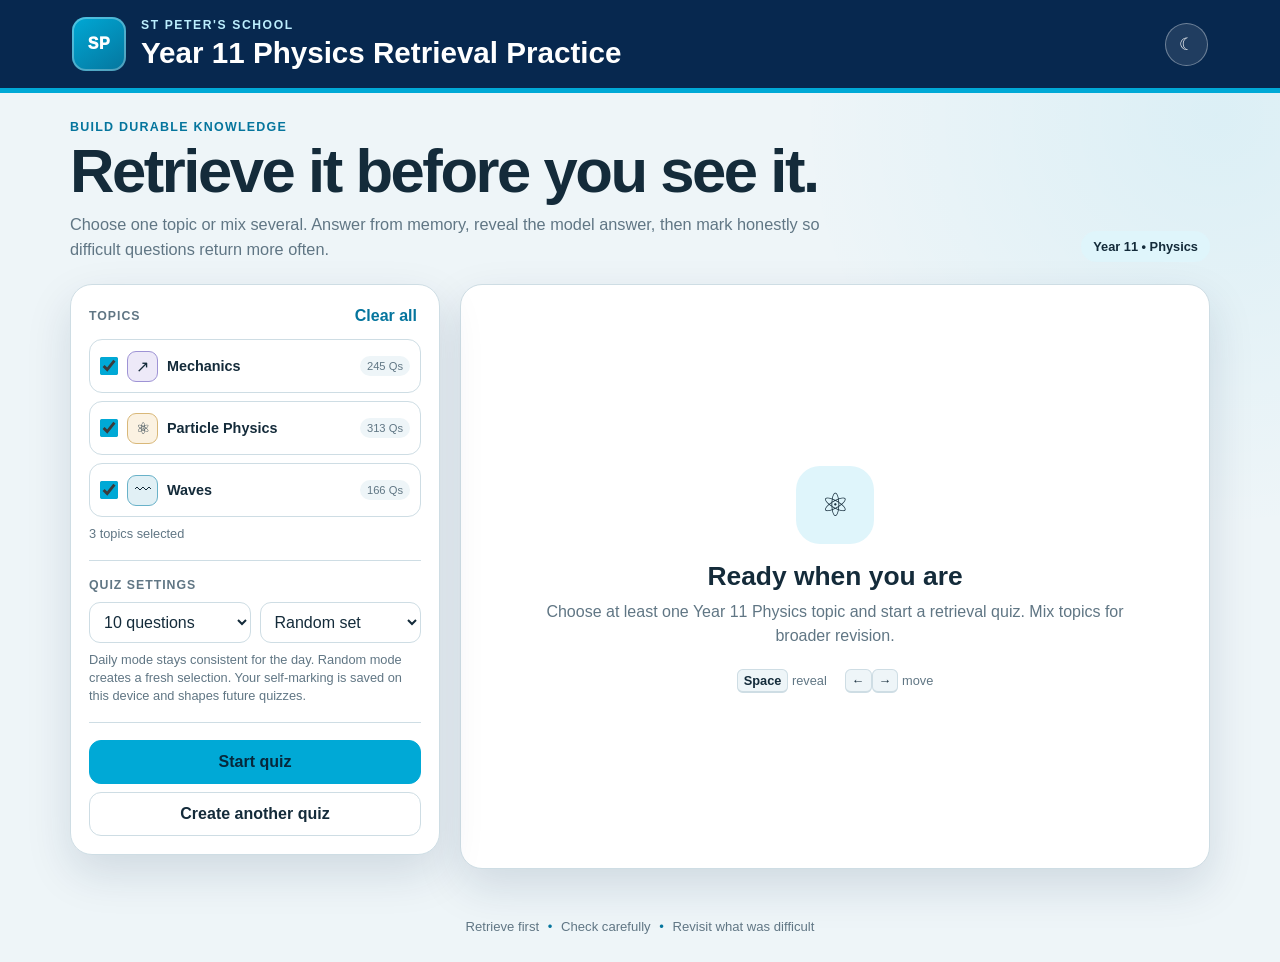
==== index.html @ 324509d3 "Add files via upload" ====
<!doctype html>
<html lang="en">
  <head>
    <meta charset="UTF-8" />
    <meta name="viewport" content="width=device-width, initial-scale=1.0" />
    <meta
      name="description"
      content="Year 11 Physics retrieval practice for St Peter's School."
    />
    <meta name="theme-color" content="#07284f" />
    <title>Year 11 Physics Retrieval Practice</title>
    <link rel="stylesheet" href="./styles.css" />
    <script src="./questions.js" defer></script>
    <script src="./app.js" defer></script>
  </head>
  <body>
    <header class="site-header">
      <div class="header-inner">
        <div class="school-badge" aria-hidden="true">SP</div>
        <div class="brand">
          <p class="school-name">St Peter's School</p>
          <h1>Year 11 Physics Retrieval Practice</h1>
        </div>
        <button class="theme-toggle" id="theme-toggle" type="button" aria-label="Use dark theme">
          <span aria-hidden="true">☾</span>
        </button>
      </div>
    </header>

    <main>
      <section class="hero" aria-labelledby="hero-heading">
        <div>
          <p class="eyebrow">Build durable knowledge</p>
          <h2 id="hero-heading">Retrieve it before you see it.</h2>
          <p class="hero-copy">
            Choose one topic or mix several. Answer from memory, reveal the model answer,
            then mark honestly so difficult questions return more often.
          </p>
        </div>
        <span class="course-pill">Year 11 • Physics</span>
      </section>

      <div class="app-layout">
        <aside class="control-panel" aria-label="Quiz controls">
          <section class="control-block">
            <div class="label-row">
              <h3>Topics</h3>
              <button class="text-button" id="select-toggle" type="button">Clear all</button>
            </div>
            <div class="topic-list" id="topic-list"></div>
            <p class="selection-note" id="selection-note"></p>
          </section>

          <section class="control-block">
            <h3>Quiz settings</h3>
            <div class="select-grid">
              <label>
                <span class="sr-only">Number of questions</span>
                <select id="question-count">
                  <option value="5">5 questions</option>
                  <option value="10" selected>10 questions</option>
                  <option value="15">15 questions</option>
                  <option value="20">20 questions</option>
                  <option value="30">30 questions</option>
                  <option value="50">50 questions</option>
                </select>
              </label>
              <label>
                <span class="sr-only">Quiz selection mode</span>
                <select id="selection-mode">
                  <option value="random">Random set</option>
                  <option value="daily">Daily set</option>
                </select>
              </label>
            </div>
            <p class="settings-note">
              Daily mode stays consistent for the day. Random mode creates a fresh selection.
              Your self-marking is saved on this device and shapes future quizzes.
            </p>
          </section>

          <section class="control-block action-block">
            <button class="primary-button" id="start-button" type="button">Start quiz</button>
            <button class="secondary-button" id="another-button" type="button">Create another quiz</button>
          </section>
        </aside>

        <section class="quiz-card" id="quiz-card" aria-live="polite"></section>
      </div>
    </main>

    <footer>
      Retrieve first <span>•</span> Check carefully <span>•</span> Revisit what was difficult
    </footer>
  </body>
</html>
---- styles.css ----
:root {
  --navy: #07284f;
  --cyan: #00a9d6;
  --cyan-deep: #05759d;
  --sky: #dff5fb;
  --background: #eef5f8;
  --card: #ffffff;
  --ink: #142b3a;
  --muted: #607684;
  --line: #cedde4;
  --answer: #eff9f5;
  --good: #16734b;
  --review: #a45412;
  --shadow: 0 18px 45px rgba(7, 40, 79, 0.13);
}

:root[data-theme="dark"] {
  --navy: #8bdcf0;
  --cyan: #53cbed;
  --cyan-deep: #66d4f1;
  --sky: #183846;
  --background: #0f202a;
  --card: #172d38;
  --ink: #eef8fb;
  --muted: #aac0c9;
  --line: #36505c;
  --answer: #1d3d36;
  --good: #71d6a5;
  --review: #ffc17d;
  --shadow: 0 18px 45px rgba(0, 0, 0, 0.28);
}

* {
  box-sizing: border-box;
}

html {
  scroll-behavior: smooth;
}

body {
  min-height: 100vh;
  margin: 0;
  color: var(--ink);
  background:
    radial-gradient(circle at 95% 12%, rgba(0, 169, 214, 0.08), transparent 26rem),
    var(--background);
  font-family: Inter, "Segoe UI", Arial, sans-serif;
}

button,
select,
input {
  font: inherit;
}

button {
  touch-action: manipulation;
}

button:focus-visible,
select:focus-visible,
input:focus-visible,
[tabindex="-1"]:focus-visible {
  outline: 3px solid var(--cyan);
  outline-offset: 3px;
}

.site-header {
  color: #ffffff;
  background: #07284f;
  border-bottom: 5px solid var(--cyan);
}

.header-inner {
  display: flex;
  align-items: center;
  gap: 15px;
  max-width: 1180px;
  margin: 0 auto;
  padding: 17px 22px;
}

.school-badge {
  display: grid;
  flex: 0 0 54px;
  width: 54px;
  height: 54px;
  place-items: center;
  border-radius: 14px;
  background: linear-gradient(145deg, #00a9d6, #05759d);
  box-shadow: inset 0 0 0 2px rgba(255, 255, 255, 0.3);
  font-weight: 950;
  letter-spacing: 0.04em;
}

.brand {
  flex: 1;
}

.school-name {
  margin: 0;
  color: #bceefe;
  font-size: 0.76rem;
  font-weight: 850;
  letter-spacing: 0.13em;
  text-transform: uppercase;
}

.brand h1 {
  margin: 4px 0 0;
  font-size: clamp(1.12rem, 2.4vw, 1.85rem);
  line-height: 1.15;
}

.theme-toggle {
  display: grid;
  width: 43px;
  height: 43px;
  place-items: center;
  color: #ffffff;
  background: rgba(255, 255, 255, 0.1);
  border: 1px solid rgba(255, 255, 255, 0.35);
  border-radius: 50%;
  cursor: pointer;
  font-size: 1.05rem;
}

.theme-toggle:hover {
  background: rgba(255, 255, 255, 0.18);
}

main {
  max-width: 1180px;
  margin: 0 auto;
  padding: 27px 20px 48px;
}

.hero {
  display: flex;
  align-items: flex-end;
  justify-content: space-between;
  gap: 22px;
  margin-bottom: 22px;
}

.eyebrow {
  margin: 0;
  color: var(--cyan-deep);
  font-size: 0.78rem;
  font-weight: 900;
  letter-spacing: 0.1em;
  text-transform: uppercase;
}

.hero h2 {
  max-width: 780px;
  margin: 6px 0 9px;
  font-size: clamp(2rem, 5vw, 3.85rem);
  line-height: 1.02;
  letter-spacing: -0.04em;
}

.hero-copy {
  max-width: 750px;
  margin: 0;
  color: var(--muted);
  font-size: 1.02rem;
  line-height: 1.55;
}

.course-pill {
  padding: 8px 12px;
  color: var(--ink);
  background: var(--sky);
  border-radius: 999px;
  font-size: 0.8rem;
  font-weight: 850;
  white-space: nowrap;
}

.app-layout {
  display: grid;
  grid-template-columns: minmax(300px, 370px) 1fr;
  align-items: start;
  gap: 20px;
}

.control-panel,
.quiz-card {
  background: var(--card);
  border: 1px solid var(--line);
  border-radius: 22px;
  box-shadow: var(--shadow);
}

.control-panel {
  position: sticky;
  top: 18px;
  padding: 18px;
}

.control-block {
  margin-bottom: 17px;
  padding-bottom: 17px;
  border-bottom: 1px solid var(--line);
}

.control-block:last-child {
  margin: 0;
  padding: 0;
  border: 0;
}

.label-row {
  display: flex;
  align-items: center;
  justify-content: space-between;
  gap: 12px;
  margin-bottom: 10px;
}

.control-block h3 {
  margin: 0 0 10px;
  color: var(--muted);
  font-size: 0.77rem;
  font-weight: 900;
  letter-spacing: 0.08em;
  text-transform: uppercase;
}

.label-row h3 {
  margin: 0;
}

.text-button {
  padding: 4px;
  color: var(--cyan-deep);
  background: transparent;
  border: 0;
  cursor: pointer;
  font-weight: 850;
}

.topic-list {
  display: grid;
  gap: 8px;
}

.topic-option {
  display: grid;
  grid-template-columns: auto auto 1fr auto;
  align-items: center;
  gap: 9px;
  min-height: 54px;
  padding: 9px 10px;
  border: 1px solid var(--line);
  border-radius: 13px;
  cursor: pointer;
  transition: transform 0.15s, background 0.15s;
}

.topic-option:hover {
  background: var(--sky);
  transform: translateY(-1px);
}

.topic-option input {
  width: 18px;
  height: 18px;
  margin: 0;
  accent-color: var(--cyan);
}

.topic-icon {
  display: grid;
  width: 31px;
  height: 31px;
  place-items: center;
  border: 1px solid color-mix(in srgb, var(--topic) 55%, var(--line));
  border-radius: 9px;
  background: color-mix(in srgb, var(--topic) 13%, var(--card));
  font-size: 1rem;
}

.topic-name {
  font-size: 0.9rem;
  font-weight: 800;
  line-height: 1.18;
}

.question-total {
  padding: 4px 7px;
  color: var(--muted);
  background: var(--background);
  border-radius: 999px;
  font-size: 0.7rem;
  white-space: nowrap;
}

.selection-note,
.settings-note {
  margin: 8px 0 0;
  color: var(--muted);
  font-size: 0.8rem;
  line-height: 1.4;
}

.select-grid {
  display: grid;
  grid-template-columns: 1fr 1fr;
  gap: 9px;
}

select {
  width: 100%;
  padding: 10px;
  color: var(--ink);
  background: var(--card);
  border: 1px solid var(--line);
  border-radius: 11px;
}

.primary-button,
.secondary-button {
  width: 100%;
  padding: 12px 14px;
  border-radius: 12px;
  cursor: pointer;
  font-weight: 900;
  transition: filter 0.15s, transform 0.15s;
}

.primary-button {
  color: #06283b;
  background: var(--cyan);
  border: 1px solid var(--cyan);
}

.secondary-button {
  margin-top: 8px;
  color: var(--ink);
  background: var(--card);
  border: 1px solid var(--line);
}

.primary-button:hover:not(:disabled),
.secondary-button:hover:not(:disabled) {
  filter: brightness(1.02);
  transform: translateY(-1px);
}

button:disabled {
  opacity: 0.4;
  cursor: not-allowed;
}

.quiz-card {
  display: flex;
  min-height: 585px;
  flex-direction: column;
  padding: clamp(22px, 4vw, 42px);
}

.empty-state,
.summary-state {
  width: 100%;
  max-width: 610px;
  margin: auto;
  text-align: center;
}

.empty-icon {
  display: grid;
  width: 78px;
  height: 78px;
  margin: 0 auto 17px;
  place-items: center;
  background: var(--sky);
  border-radius: 24px;
  font-size: 2rem;
}

.empty-state h3,
.summary-state h3 {
  margin: 0 0 8px;
  font-size: 1.65rem;
}

.empty-state p,
.summary-state > p {
  margin: 0 auto;
  color: var(--muted);
  line-height: 1.55;
}

.shortcut-row {
  display: flex;
  justify-content: center;
  gap: 18px;
  margin-top: 24px;
  color: var(--muted);
  font-size: 0.8rem;
}

kbd {
  min-width: 25px;
  padding: 3px 6px;
  color: var(--ink);
  background: var(--background);
  border: 1px solid var(--line);
  border-bottom-width: 2px;
  border-radius: 6px;
  font-family: inherit;
  font-weight: 800;
}

.quiz-content {
  display: flex;
  min-height: 500px;
  flex-direction: column;
}

.quiz-meta {
  display: flex;
  justify-content: space-between;
  gap: 12px;
  color: var(--muted);
  font-size: 0.88rem;
}

.progress-track {
  height: 8px;
  margin: 14px 0 24px;
  overflow: hidden;
  background: var(--sky);
  border-radius: 999px;
}

.progress-track span {
  display: block;
  height: 100%;
  border-radius: inherit;
  background: linear-gradient(90deg, var(--cyan), #22c4b5);
  transition: width 0.2s;
}

.topic-tag {
  align-self: flex-start;
  margin-bottom: 17px;
  padding: 6px 10px;
  background: color-mix(in srgb, var(--topic) 12%, var(--card));
  border: 1px solid color-mix(in srgb, var(--topic) 45%, var(--line));
  border-radius: 999px;
  font-size: 0.79rem;
  font-weight: 900;
}

.quiz-content h3 {
  margin: 0 0 24px;
  font-size: clamp(1.45rem, 3.3vw, 2.5rem);
  line-height: 1.22;
  letter-spacing: -0.025em;
}

.reveal-button {
  align-self: flex-start;
  padding: 10px 16px;
  color: var(--cyan-deep);
  background: transparent;
  border: 1px solid var(--cyan);
  border-radius: 11px;
  cursor: pointer;
  font-weight: 900;
}

.answer-box {
  margin-bottom: 14px;
  padding: 18px;
  background: var(--answer);
  border: 1px solid var(--line);
  border-radius: 15px;
  font-size: 1.06rem;
  line-height: 1.55;
  animation: answer-in 0.18s ease-out;
}

@keyframes answer-in {
  from {
    opacity: 0;
    transform: translateY(5px);
  }
}

.answer-box strong {
  display: block;
  margin-bottom: 5px;
  color: var(--good);
}

.answer-box p {
  margin: 0;
}

.self-check {
  display: grid;
  grid-template-columns: 1fr 1fr;
  gap: 10px;
}

.self-check button {
  padding: 10px;
  color: var(--ink);
  background: var(--card);
  border: 1px solid var(--line);
  border-radius: 11px;
  cursor: pointer;
  font-weight: 850;
}

.self-check .secure.active {
  color: var(--good);
  background: var(--answer);
  border-color: var(--good);
}

.self-check .review.active {
  color: var(--review);
  background: var(--sky);
  border-color: var(--review);
}

.quiz-navigation {
  display: flex;
  justify-content: space-between;
  gap: 10px;
  margin-top: auto;
  padding-top: 28px;
}

.quiz-navigation button {
  padding: 10px 14px;
  color: var(--ink);
  background: var(--card);
  border: 1px solid var(--line);
  border-radius: 11px;
  cursor: pointer;
  font-weight: 850;
}

.quiz-navigation .finish-button {
  color: #06283b;
  background: var(--cyan);
  border-color: var(--cyan);
}

.score-ring {
  display: flex;
  width: 116px;
  height: 116px;
  margin: 0 auto 18px;
  flex-direction: column;
  align-items: center;
  justify-content: center;
  border: 8px solid var(--sky);
  border-top-color: var(--cyan);
  border-radius: 50%;
}

.score-ring strong {
  color: var(--cyan-deep);
  font-size: 2.6rem;
  line-height: 0.9;
}

.score-ring span {
  margin-top: 6px;
  color: var(--muted);
  font-size: 0.8rem;
}

.review-list {
  display: grid;
  gap: 9px;
  max-height: 250px;
  margin: 20px 0;
  padding-right: 4px;
  overflow: auto;
  text-align: left;
}

.review-list article {
  padding: 11px;
  border: 1px solid var(--line);
  border-radius: 12px;
}

.review-list strong,
.review-list span {
  display: block;
}

.review-list strong {
  margin-bottom: 4px;
  font-size: 0.92rem;
}

.review-list span {
  color: var(--muted);
  font-size: 0.87rem;
  line-height: 1.4;
}

.summary-actions {
  display: grid;
  grid-template-columns: 1fr 1fr;
  gap: 10px;
}

.summary-actions .secondary-button {
  margin: 0;
}

footer {
  padding: 2px 12px 28px;
  color: var(--muted);
  font-size: 0.82rem;
  text-align: center;
}

footer span {
  margin: 0 5px;
  color: var(--cyan-deep);
}

.sr-only {
  position: absolute;
  width: 1px;
  height: 1px;
  padding: 0;
  margin: -1px;
  overflow: hidden;
  clip: rect(0, 0, 0, 0);
  white-space: nowrap;
  border: 0;
}

@media (max-width: 820px) {
  .app-layout {
    grid-template-columns: 1fr;
  }

  .control-panel {
    position: relative;
    top: auto;
  }

  .hero {
    flex-direction: column;
    align-items: flex-start;
  }

  .quiz-card {
    min-height: 520px;
  }
}

@media (max-width: 520px) {
  .header-inner {
    padding: 13px 12px;
  }

  .school-badge {
    width: 45px;
    height: 45px;
    flex-basis: 45px;
    border-radius: 11px;
  }

  main {
    padding: 20px 11px 34px;
  }

  .control-panel,
  .quiz-card {
    border-radius: 16px;
  }

  .quiz-card {
    padding: 21px 15px;
  }

  .quiz-meta {
    flex-direction: column;
    align-items: flex-start;
    gap: 4px;
  }

  .select-grid,
  .self-check,
  .summary-actions {
    grid-template-columns: 1fr;
  }

  .shortcut-row {
    flex-direction: column;
    align-items: center;
    gap: 10px;
  }

  .quiz-navigation button {
    padding: 9px 10px;
    font-size: 0.88rem;
  }
}
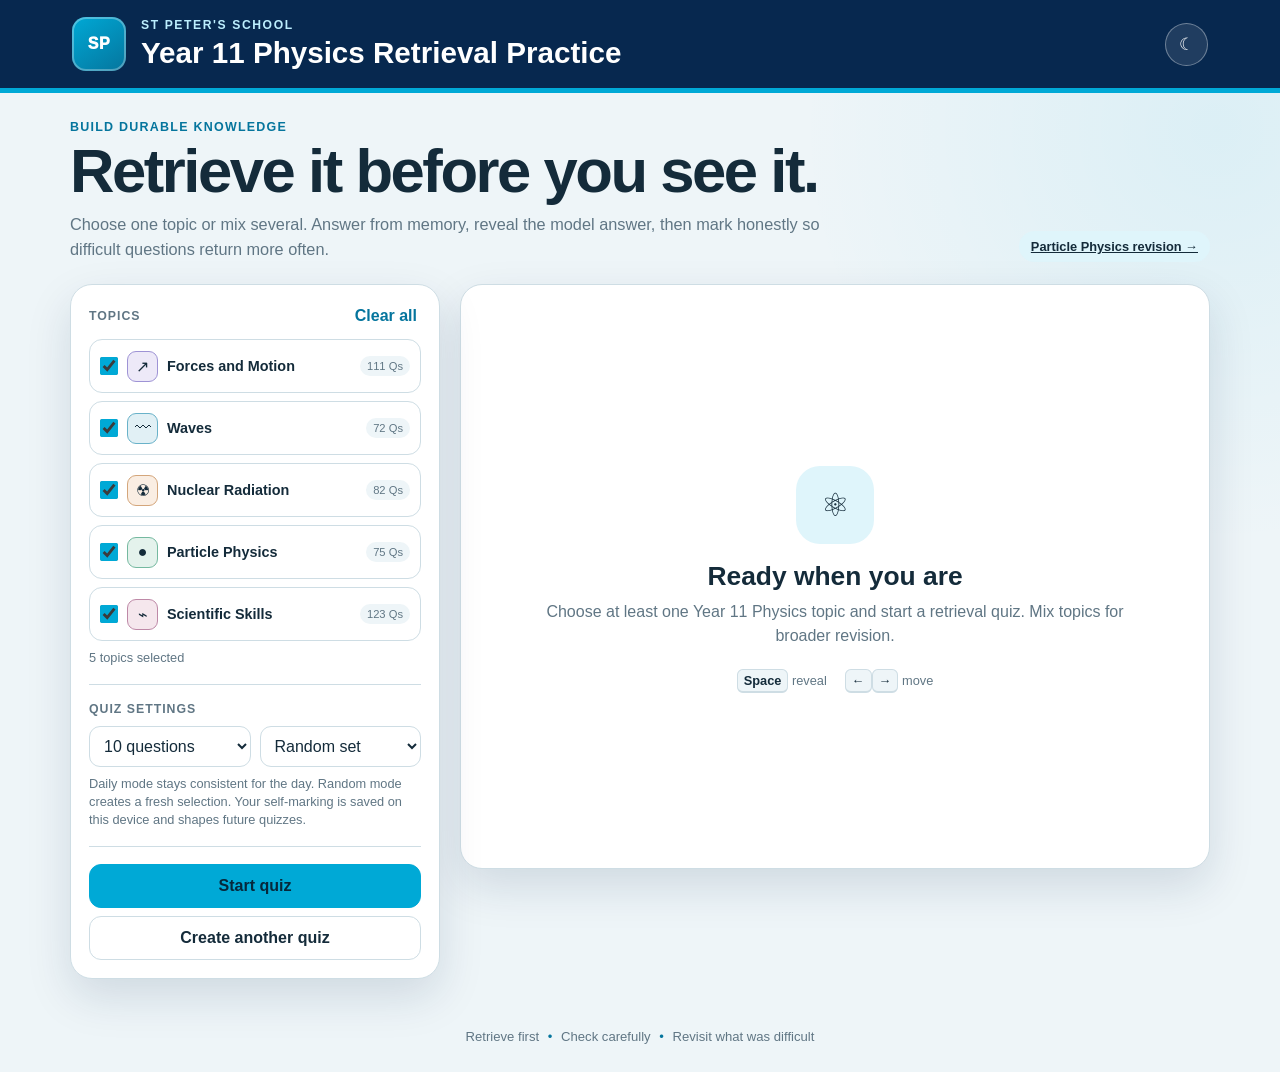
==== commit 6b1b6d40: "Link Particle Physics revision from homepage" ====
--- a/index.html
+++ b/index.html
@@ -37,7 +37,7 @@
             then mark honestly so difficult questions return more often.
           </p>
         </div>
-        <span class="course-pill">Year 11 • Physics</span>
+        <a class="course-pill" href="./particle-physics-revision/">Particle Physics revision →</a>
       </section>
 
       <div class="app-layout">
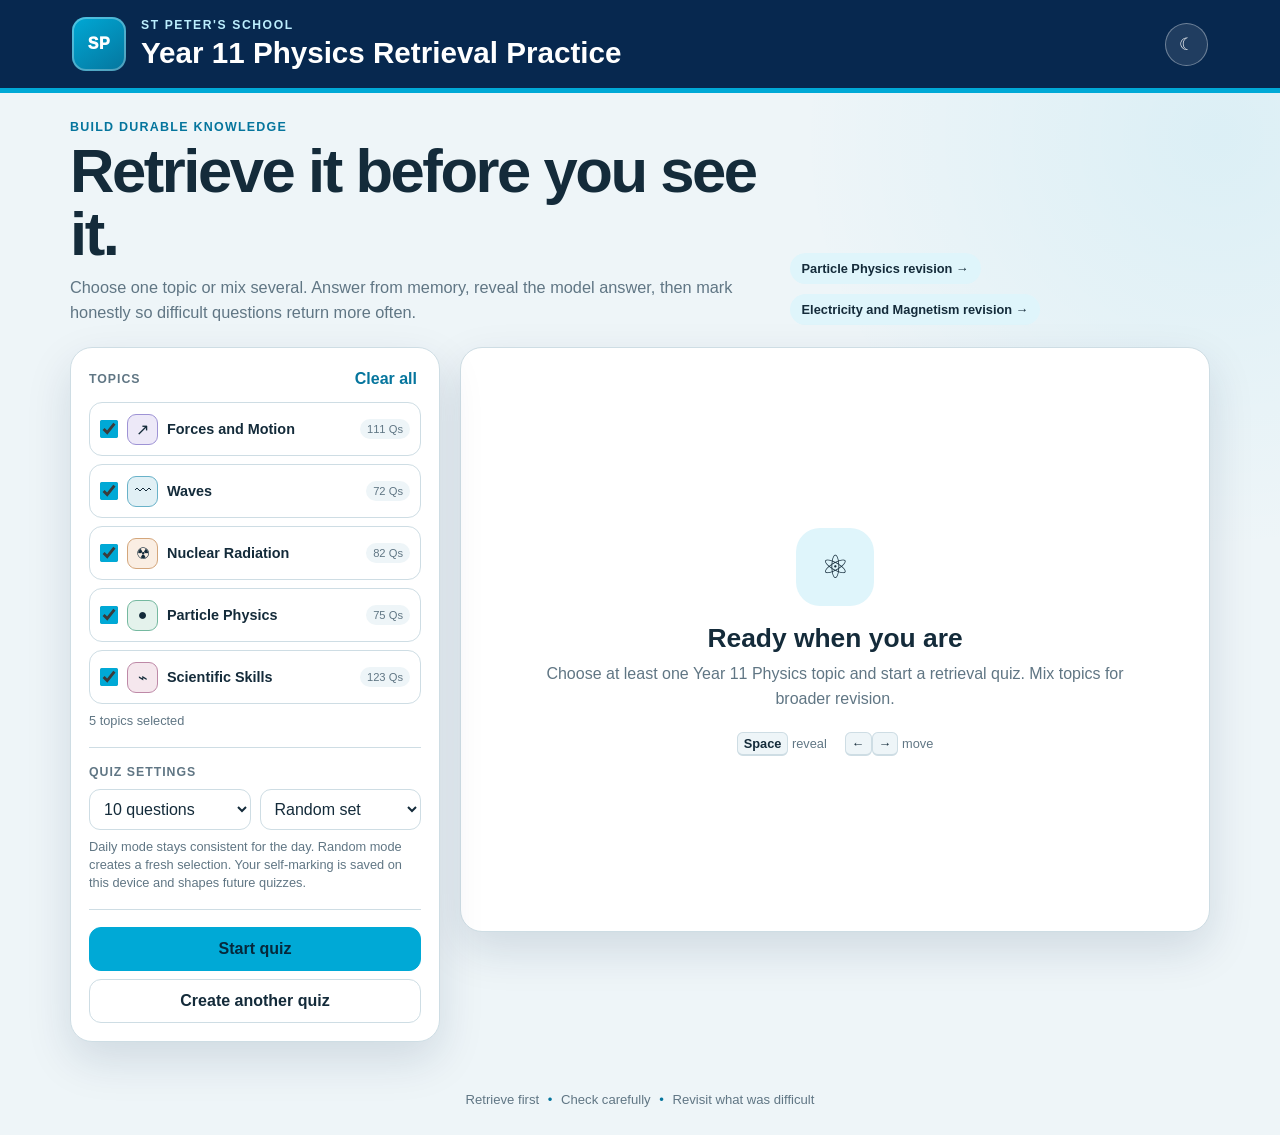
==== commit a02d0625: "Add Year 11 electricity and magnetism revision and practice booklets" ====
--- a/index.html
+++ b/index.html
@@ -37,7 +37,7 @@
             then mark honestly so difficult questions return more often.
           </p>
         </div>
-        <a class="course-pill" href="./particle-physics-revision/">Particle Physics revision →</a>
+        <div class="course-links"><a class="course-pill" href="./particle-physics-revision/">Particle Physics revision →</a><a class="course-pill" href="./electricity-magnetism-revision/">Electricity and Magnetism revision →</a></div>
       </section>
 
       <div class="app-layout">
--- a/styles.css
+++ b/styles.css
@@ -177,6 +177,7 @@
   font-size: 0.8rem;
   font-weight: 850;
   white-space: nowrap;
+  text-decoration: none;
 }
 
 .app-layout {
@@ -713,3 +714,5 @@
     font-size: 0.88rem;
   }
 }
+
+.course-links{display:flex;flex-wrap:wrap;gap:10px;align-items:center}
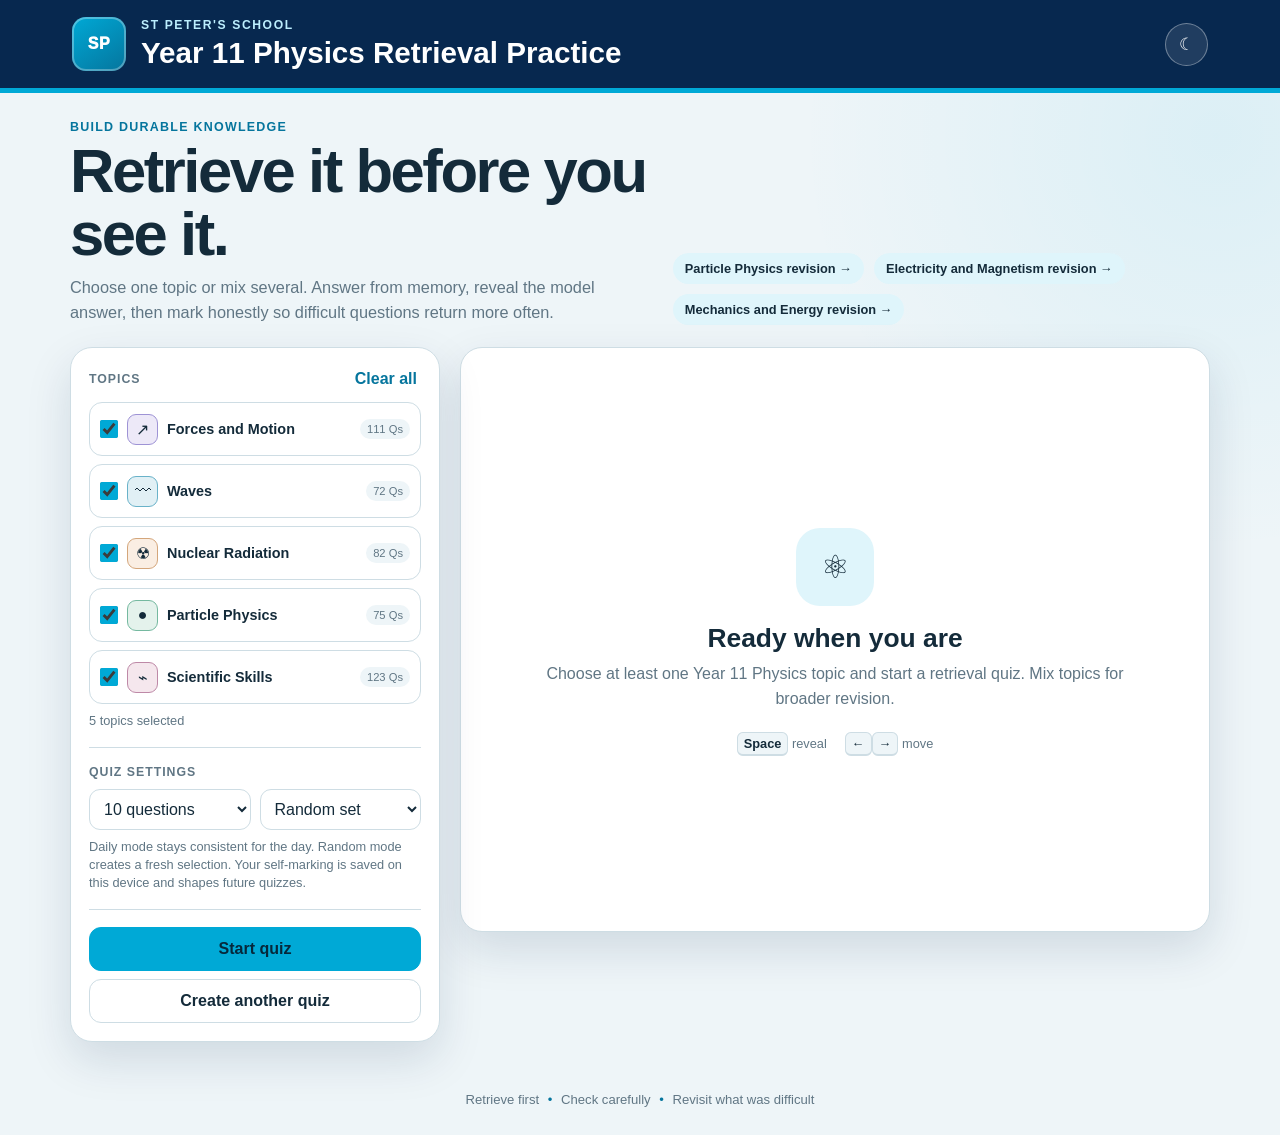
==== commit 124dfd3a: "Add Year 11 mechanics and energy revision site and practice booklets" ====
--- a/index.html
+++ b/index.html
@@ -37,7 +37,7 @@
             then mark honestly so difficult questions return more often.
           </p>
         </div>
-        <div class="course-links"><a class="course-pill" href="./particle-physics-revision/">Particle Physics revision →</a><a class="course-pill" href="./electricity-magnetism-revision/">Electricity and Magnetism revision →</a></div>
+        <div class="course-links"><a class="course-pill" href="./particle-physics-revision/">Particle Physics revision →</a><a class="course-pill" href="./electricity-magnetism-revision/">Electricity and Magnetism revision →</a><a class="course-pill" href="./mechanics-energy-revision/">Mechanics and Energy revision →</a></div>
       </section>
 
       <div class="app-layout">
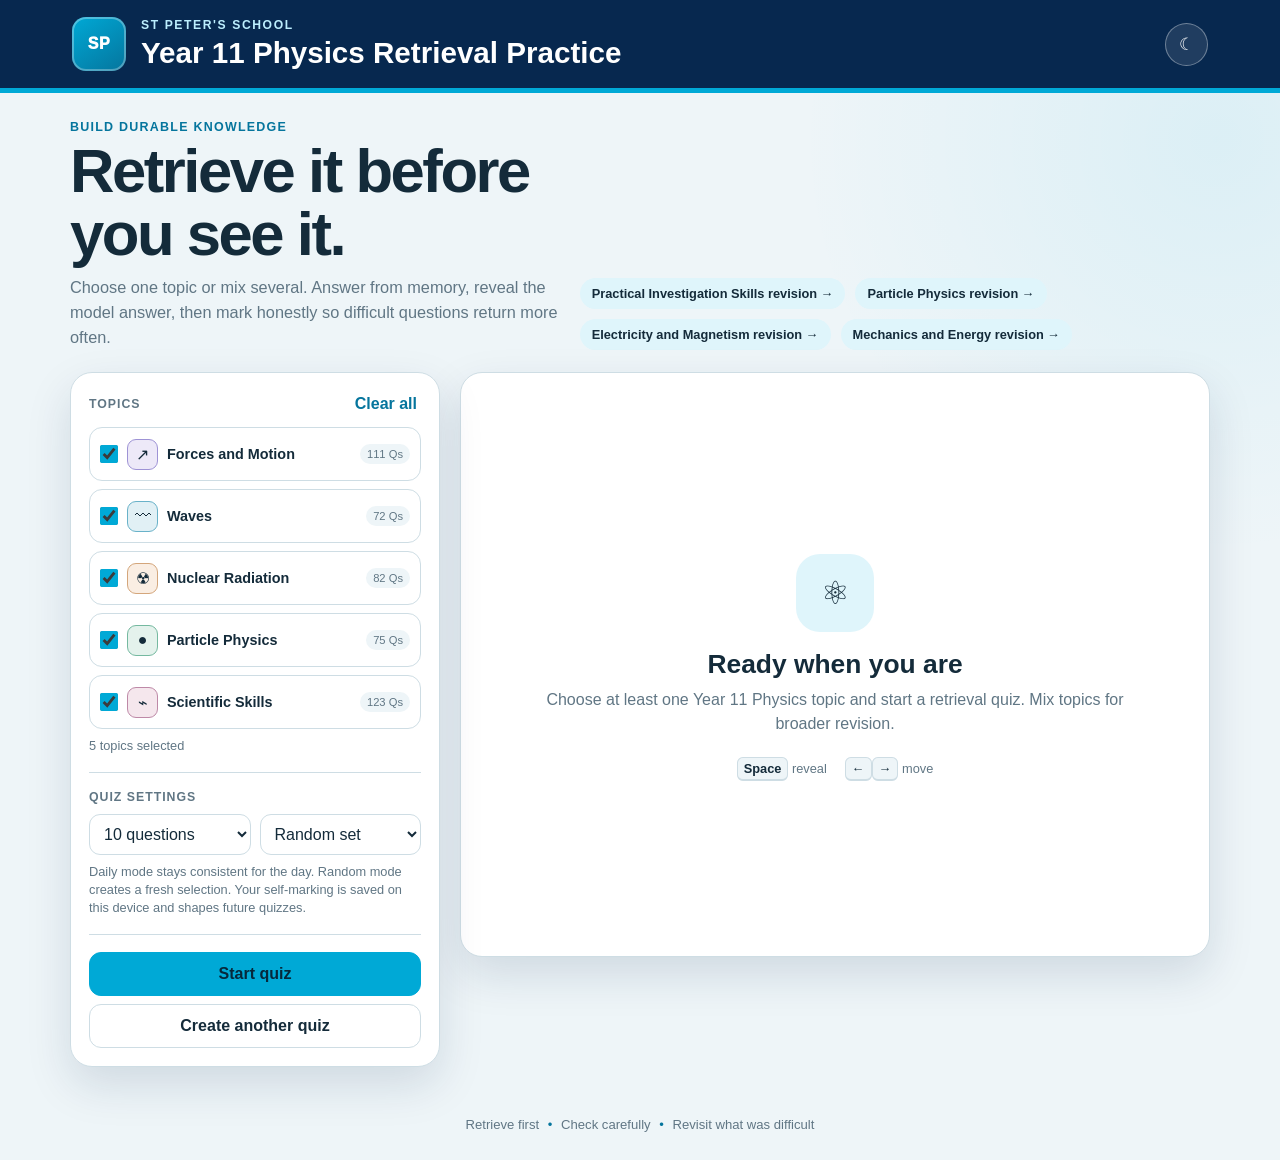
==== commit bcb77ca9: "Link practical skills revision from Physics homepage" ====
--- a/index.html
+++ b/index.html
@@ -37,7 +37,7 @@
             then mark honestly so difficult questions return more often.
           </p>
         </div>
-        <div class="course-links"><a class="course-pill" href="./particle-physics-revision/">Particle Physics revision →</a><a class="course-pill" href="./electricity-magnetism-revision/">Electricity and Magnetism revision →</a><a class="course-pill" href="./mechanics-energy-revision/">Mechanics and Energy revision →</a></div>
+        <div class="course-links"><a class="course-pill" href="./practical-skills-revision/">Practical Investigation Skills revision →</a><a class="course-pill" href="./particle-physics-revision/">Particle Physics revision →</a><a class="course-pill" href="./electricity-magnetism-revision/">Electricity and Magnetism revision →</a><a class="course-pill" href="./mechanics-energy-revision/">Mechanics and Energy revision →</a></div>
       </section>
 
       <div class="app-layout">
